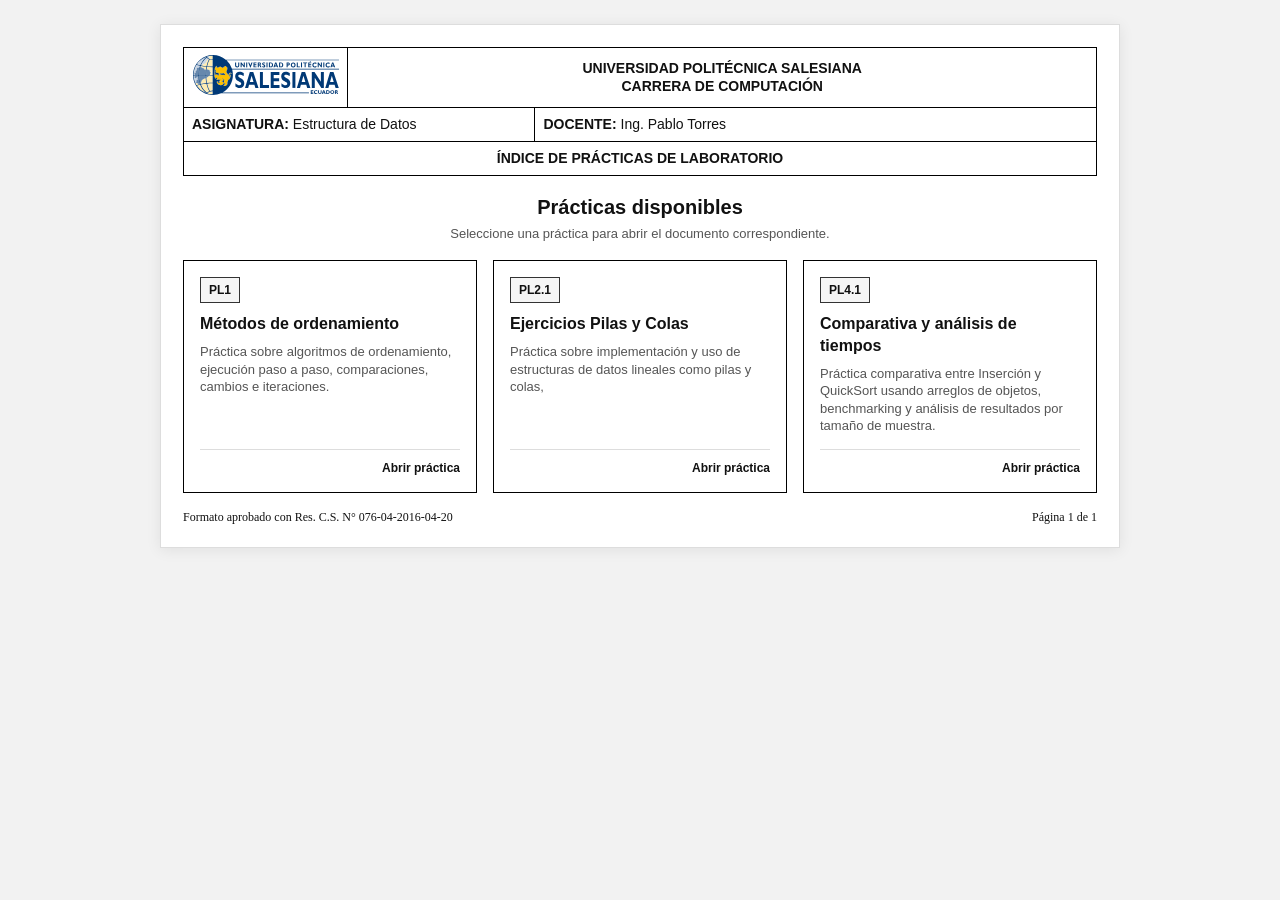
==== index.html @ aadc0283 "add pl2.1" ====
<!DOCTYPE html>
<html lang="es">

<head>
    <meta charset="UTF-8" />
    <meta
        name="viewport"
        content="width=device-width, initial-scale=1.0"
    />
    <title>Prácticas - Estructura de Datos</title>

    <link
        rel="stylesheet"
        href="./css/styles.css"
    >

    <style>
        .home-header {
            margin-bottom: 18px;
        }

        .home-title {
            margin: 14px 0 4px;
            font-size: 20px;
            text-align: center;
            font-weight: 700;
        }

        .home-subtitle {
            margin: 0 0 18px;
            text-align: center;
            color: var(--muted);
            font-size: 13px;
        }

        .practice-grid {
            display: grid;
            grid-template-columns: repeat(auto-fit, minmax(260px, 1fr));
            gap: 16px;
            margin-top: 18px;
        }

        .practice-card {
            display: flex;
            flex-direction: column;
            justify-content: space-between;
            min-height: 170px;
            padding: 16px;
            border: 1px solid var(--border);
            background: #fff;
            color: var(--text);
            text-decoration: none;
            transition: transform .15s ease, box-shadow .15s ease, border-color .15s ease;
        }

        .practice-card:hover {
            transform: translateY(-3px);
            box-shadow: 0 4px 16px rgba(0, 0, 0, .12);
            border-color: #333;
        }

        .practice-card:active {
            transform: translateY(0);
        }

        .practice-code {
            display: inline-block;
            width: fit-content;
            margin-bottom: 10px;
            padding: 4px 8px;
            border: 1px solid #333;
            font-weight: 700;
            font-size: 12px;
            background: #f5f5f5;
        }

        .practice-card h3 {
            margin: 0 0 8px;
            font-size: 16px;
        }

        .practice-card p {
            margin: 0;
            color: var(--muted);
            font-size: 13px;
        }

        .practice-footer {
            margin-top: 14px;
            padding-top: 10px;
            border-top: 1px solid #ddd;
            font-size: 12px;
            font-weight: 700;
            text-align: right;
        }

        @media print {
            .practice-card {
                break-inside: avoid;
            }
        }
    </style>
</head>

<body>
    <main
        class="page"
        id="practice-content"
    >
        <section class="home-header">
            <table class="guide-table">
                <tr>
                    <td class="logo-cell">
                        <img
                            src="./assets/ups-svg-plain.svg"
                            alt="Logo UPS"
                            class="logo-img"
                        >
                    </td>
                    <td
                        colspan="4"
                        class="title-cell"
                    >
                        UNIVERSIDAD POLITÉCNICA SALESIANA<br>
                        CARRERA DE COMPUTACIÓN
                    </td>
                </tr>

                <tr>
                    <td colspan="2"><strong>ASIGNATURA:</strong> Estructura de Datos</td>
                    <td colspan="3"><strong>DOCENTE:</strong> Ing. Pablo Torres</td>
                </tr>

                <tr>
                    <td
                        colspan="5"
                        class="center bold"
                    >
                        ÍNDICE DE PRÁCTICAS DE LABORATORIO
                    </td>
                </tr>
            </table>
        </section>

        <h1 class="home-title">Prácticas disponibles</h1>
        <p class="home-subtitle">Seleccione una práctica para abrir el documento correspondiente.</p>

        <section class="practice-grid">
            <a
                class="practice-card"
                href="./unidad1/01-metodos-ordenamiento.html"
            >
                <div>
                    <span class="practice-code">PL1</span>
                    <h3>Métodos de ordenamiento</h3>
                    <p>
                        Práctica sobre algoritmos de ordenamiento, ejecución paso a paso,
                        comparaciones, cambios e iteraciones.
                    </p>
                </div>
                <div class="practice-footer">Abrir práctica</div>
            </a>

            <a
                class="practice-card"
                href="./unidad2/02-ejercicios-pilas-colas.html"
            >
                <div>
                    <span class="practice-code">PL2.1</span>
                    <h3>Ejercicios Pilas y Colas</h3>
                    <p>
                        Práctica sobre implementación y uso de estructuras de datos lineales como pilas y colas,
                    </p>
                </div>
                <div class="practice-footer">Abrir práctica</div>
            </a>

            <a
                class="practice-card"
                href="./unidad4/PL4.1-comparativa.html"
            >
                <div>
                    <span class="practice-code">PL4.1</span>
                    <h3>Comparativa y análisis de tiempos</h3>
                    <p>
                        Práctica comparativa entre Inserción y QuickSort usando arreglos de objetos,
                        benchmarking y análisis de resultados por tamaño de muestra.
                    </p>
                </div>
                <div class="practice-footer">Abrir práctica</div>
            </a>
        </section>

        <!-- <div style="text-align: center; margin: 24px auto 0;">
            <p class="signature">
                Docente: Ing. Pablo Torres
            </p>
            <p>
                Firma: _______________________________
            </p>
        </div> -->

        <div class="footer">
            <span>Formato aprobado con Res. C.S. N° 076-04-2016-04-20</span>
            <span>Página 1 de 1</span>
        </div>
    </main>
</body>

</html>
---- css/styles.css ----
:root {
    --border: #000;
    --text: #111;
    --muted: #555;
    --page-width: 960px;
}

* {
    box-sizing: border-box;
}

html,
body {
    margin: 0;
    padding: 0;
    background: #f2f2f2;
    color: var(--text);
    font-family: Arial, Helvetica, sans-serif;
    font-size: 14px;
    line-height: 1.35;
    user-select: none;
}

body {
    padding: 24px 12px;
}


.security-overlay {
    position: fixed;
    inset: 0;
    z-index: 999999;
    display: none;
    align-items: center;
    justify-content: center;
    background: #000;
    color: #fff;
    text-align: center;
    padding: 2rem;
}

.security-overlay.active {
    display: flex;
}

.security-box {
    max-width: 520px;
    border: 1px solid #444;
    padding: 2rem;
    border-radius: 1rem;
    background: #111;
}

body.content-hidden main,
body.content-hidden header,
body.content-hidden section,
body.content-hidden article {
    filter: blur(12px);
    pointer-events: none;
    user-select: none;
}


.page {
    max-width: var(--page-width);
    margin: 0 auto;
    background: #fff;
    padding: 22px;
    border: 1px solid #ddd;
    box-shadow: 0 2px 14px rgba(0, 0, 0, .08);
}

.guide-table {
    width: 100%;
    border-collapse: collapse;
    table-layout: fixed;
    border: 1px solid var(--border);
}

.guide-table td,
.guide-table th {
    border: 1px solid var(--border);
    padding: 7px 8px;
    vertical-align: top;
}

.logo-cell {
    width: 18%;
    height: 54px;
    text-align: center;
    vertical-align: middle !important;
    font-weight: 700;
}

.logo-placeholder {
    width: 140px;
    height: 38px;
    border: 1px solid #999;
    display: inline-flex;
    align-items: center;
    justify-content: center;
    font-size: 12px;
    color: #444;
}

.logo-cell {
    text-align: center;
    vertical-align: middle;
}

.logo-img {
    height: 40px;
    max-width: 100%;
    object-fit: contain;
}

.title-cell {
    text-align: center;
    font-weight: 700;
    vertical-align: middle !important;
    font-size: 14px;
}

.center {
    text-align: center;
}

.bold {
    font-weight: 700;
}

.section-label {
    width: 18%;
    font-weight: 700;
    text-align: left;
    vertical-align: middle !important;
}

.section-content {
    width: 82%;
}

.small {
    font-size: 12px;
}

.muted {
    color: var(--muted);
}

ol,
ul {
    margin-top: 4px;
    margin-bottom: 6px;
    padding-left: 22px;
}

li {
    margin: 2px 0;
}

h3,
h4 {
    margin: 8px 0 4px;
    font-size: 14px;
}

.rubric {
    width: 100%;
    border-collapse: collapse;
    margin-top: 8px;
    font-size: 13px;
}

.rubric th,
.rubric td {
    border: 1px solid var(--border);
    padding: 5px 6px;
}

.rubric th {
    text-align: center;
    font-weight: 700;
    background: #f5f5f5;
}

.rubric .subtotal td {
    font-weight: 700;
}

code {
    font-family: "Courier New", Consolas, monospace;
    font-size: 13px;
}

.code-line {
    display: block;
    font-family: "Courier New", Consolas, monospace;
    background: #f7f7f7;
    border: 1px solid #bbb;
    padding: 6px 8px;
    margin: 6px 0;
    white-space: pre-wrap;
}

.console {
    background: #08101f;
    color: #d8e86f;
    border: 1px solid #111;
    padding: 12px 14px;
    margin: 8px 0 14px;
    font-family: "Courier New", Consolas, monospace;
    font-size: 12px;
    line-height: 1.25;
    white-space: pre;
    overflow-x: auto;
    user-select: none;
}

.console .orange {
    color: #ff9b45;
    font-weight: 700;
}

.console .cyan {
    color: #8ed0ff;
}

.footer {
    display: flex;
    justify-content: space-between;
    margin-top: 16px;
    font-family: "Times New Roman", serif;
    font-size: 12px;
}

.signature {
    margin-top: 22px;
}

@media print {
    body {
        background: white;
        padding: 0;
    }

    .page {
        max-width: none;
        margin: 0;
        padding: 0;
        border: none;
        box-shadow: none;
    }

    .console {
        white-space: pre-wrap;
        overflow: visible;
    }
}
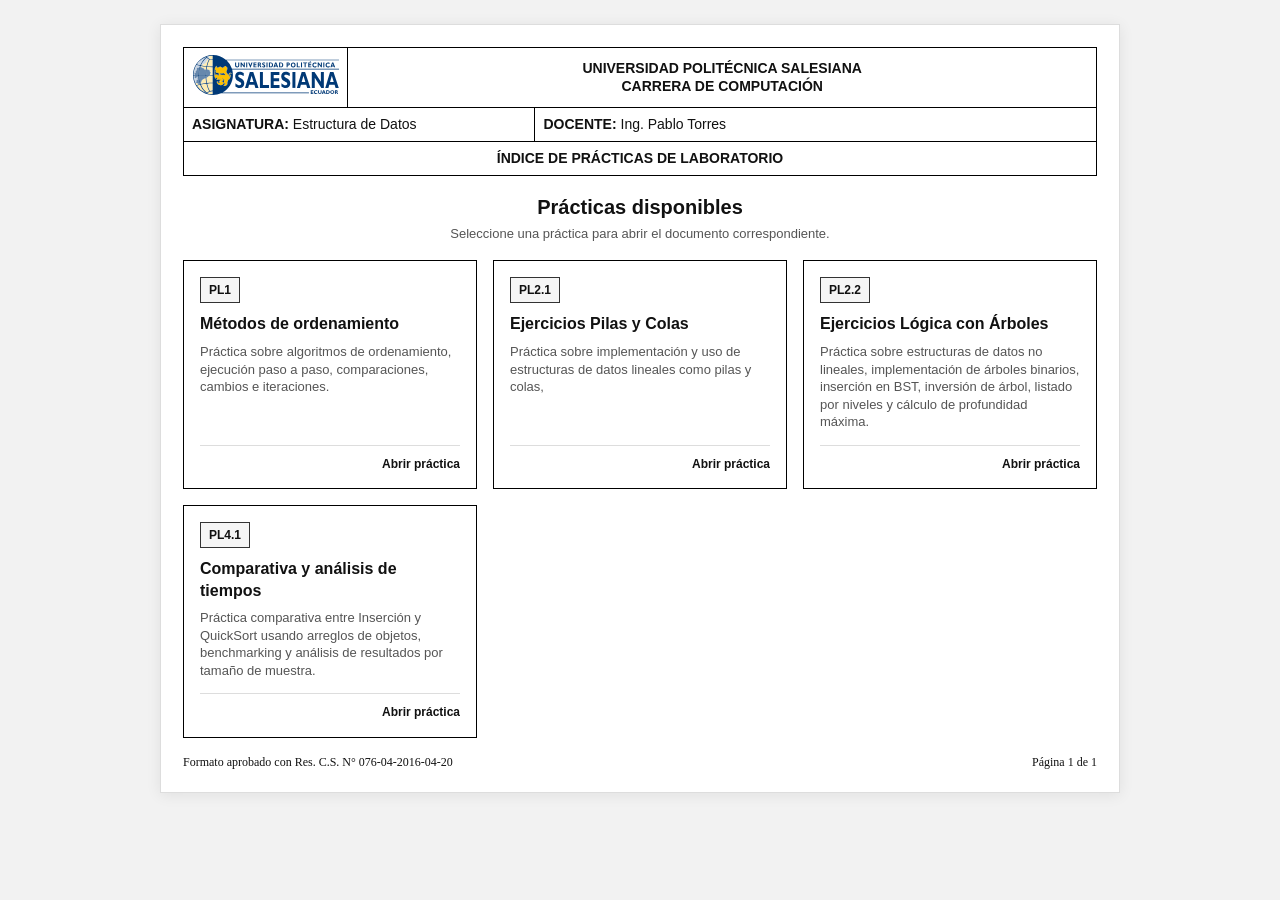
==== commit e34fbc27: "add practica arboles" ====
--- a/index.html
+++ b/index.html
@@ -174,7 +174,20 @@
                 </div>
                 <div class="practice-footer">Abrir práctica</div>
             </a>
-
+            <a
+                class="practice-card"
+                href="./unidad2/04-ejercicios-arboles-vclases.html"
+            >
+                <div>
+                    <span class="practice-code">PL2.2</span>
+                    <h3>Ejercicios Lógica con Árboles</h3>
+                    <p>
+                        Práctica sobre estructuras de datos no lineales, implementación de árboles binarios,
+                        inserción en BST, inversión de árbol, listado por niveles y cálculo de profundidad máxima.
+                    </p>
+                </div>
+                <div class="practice-footer">Abrir práctica</div>
+            </a>
             <a
                 class="practice-card"
                 href="./unidad4/PL4.1-comparativa.html"
@@ -189,6 +202,7 @@
                 </div>
                 <div class="practice-footer">Abrir práctica</div>
             </a>
+
         </section>
 
         <!-- <div style="text-align: center; margin: 24px auto 0;">
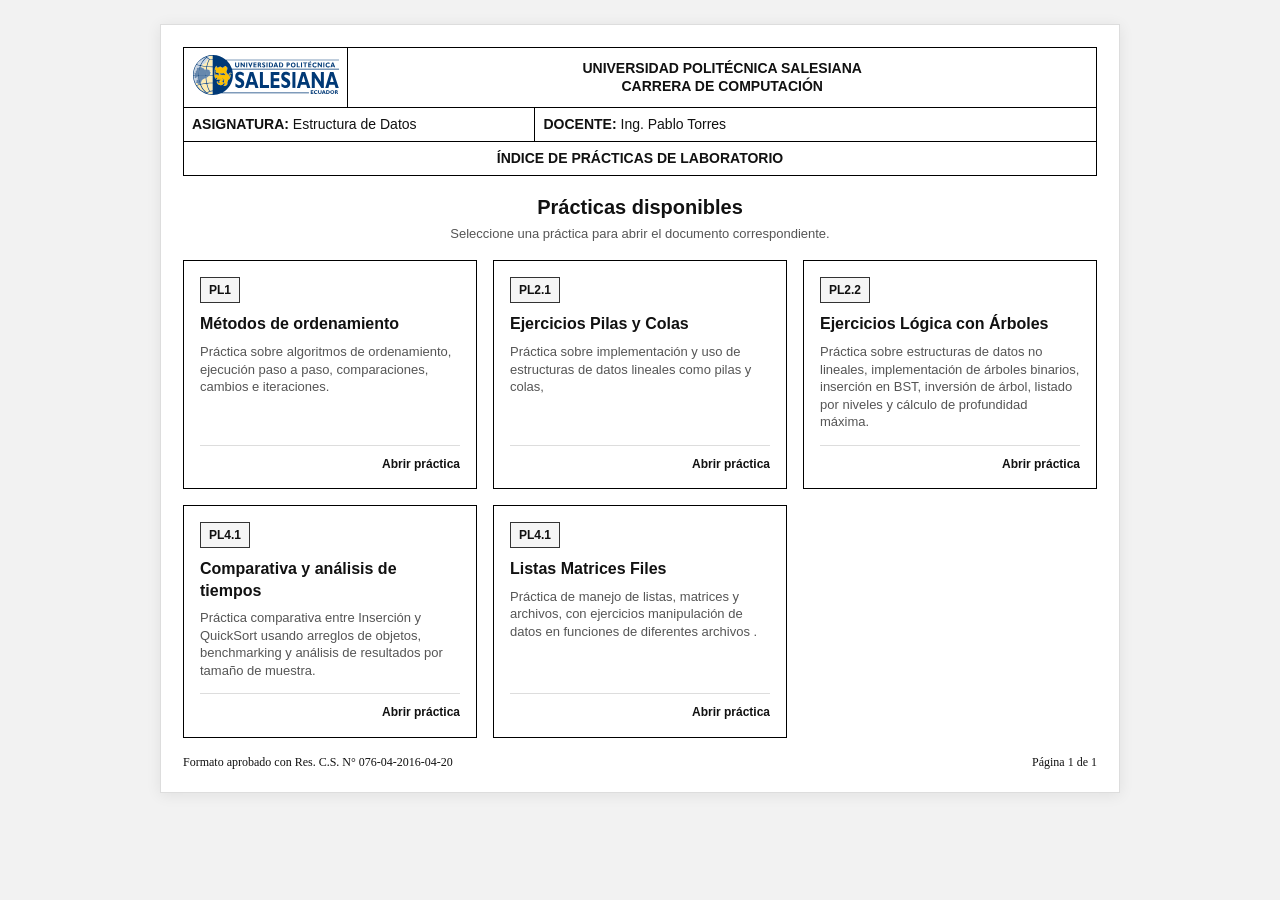
==== commit 962e25af: "add practica" ====
--- a/index.html
+++ b/index.html
@@ -202,6 +202,20 @@
                 </div>
                 <div class="practice-footer">Abrir práctica</div>
             </a>
+            <a
+                class="practice-card"
+                href="./pro/01-ejercicios-list-matrices-files.html"
+            >
+                <div>
+                    <span class="practice-code">PL4.1</span>
+                    <h3>Listas Matrices Files</h3>
+                    <p>
+                        Práctica de manejo de listas, matrices y archivos, con ejercicios manipulación de datos en
+                        funciones de diferentes archivos .
+                    </p>
+                </div>
+                <div class="practice-footer">Abrir práctica</div>
+            </a>
 
         </section>
 
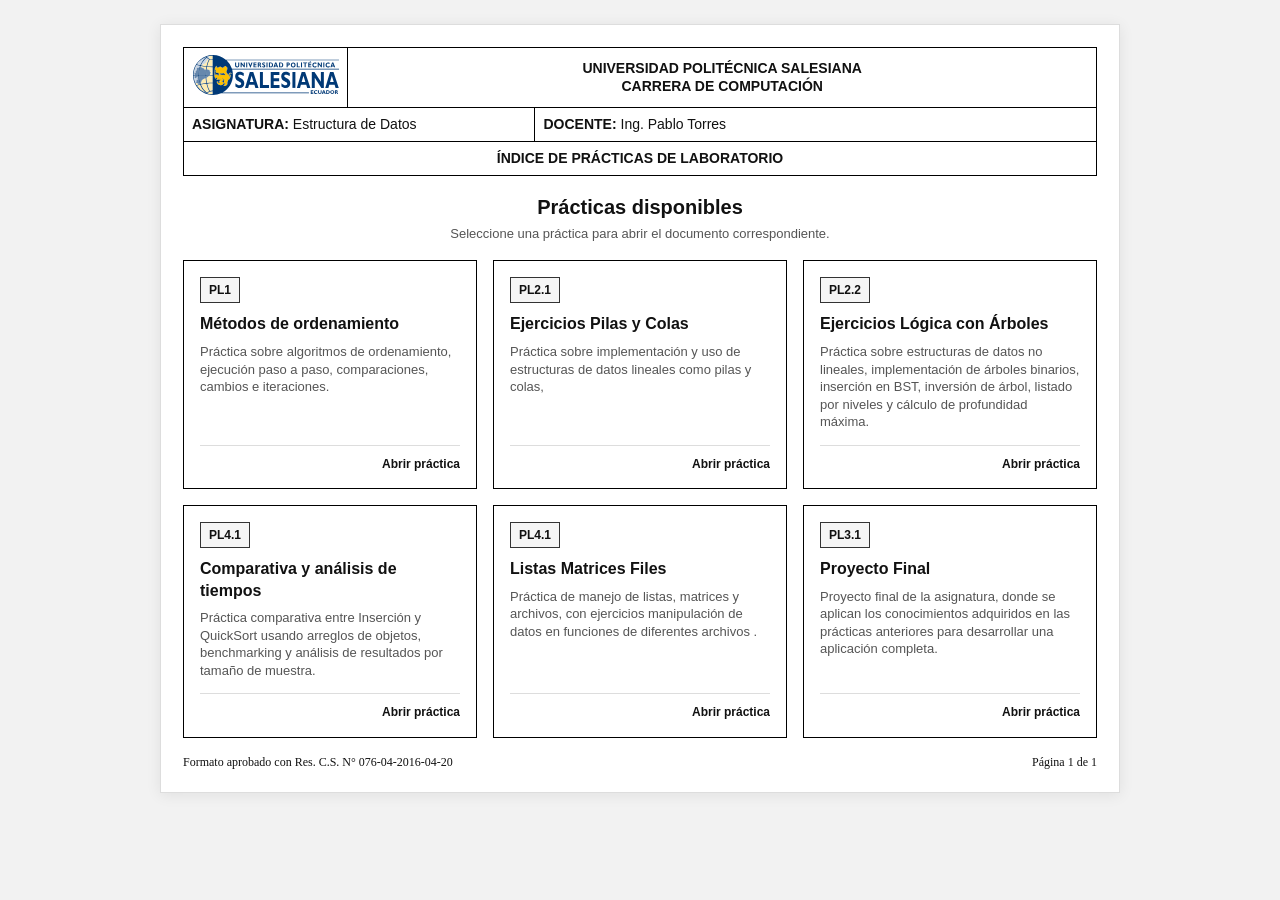
==== commit ef7b62fc: "upd final project" ====
--- a/index.html
+++ b/index.html
@@ -217,6 +217,21 @@
                 <div class="practice-footer">Abrir práctica</div>
             </a>
 
+            <a
+                class="practice-card"
+                href="./unidad3/PL3.1-proyecto.html"
+            >
+                <div>
+                    <span class="practice-code">PL3.1</span>
+                    <h3>Proyecto Final</h3>
+                    <p>
+                        Proyecto final de la asignatura, donde se aplican los conocimientos adquiridos en las prácticas
+                        anteriores para desarrollar una aplicación completa.
+                    </p>
+                </div>
+                <div class="practice-footer">Abrir práctica</div>
+            </a>
+
         </section>
 
         <!-- <div style="text-align: center; margin: 24px auto 0;">
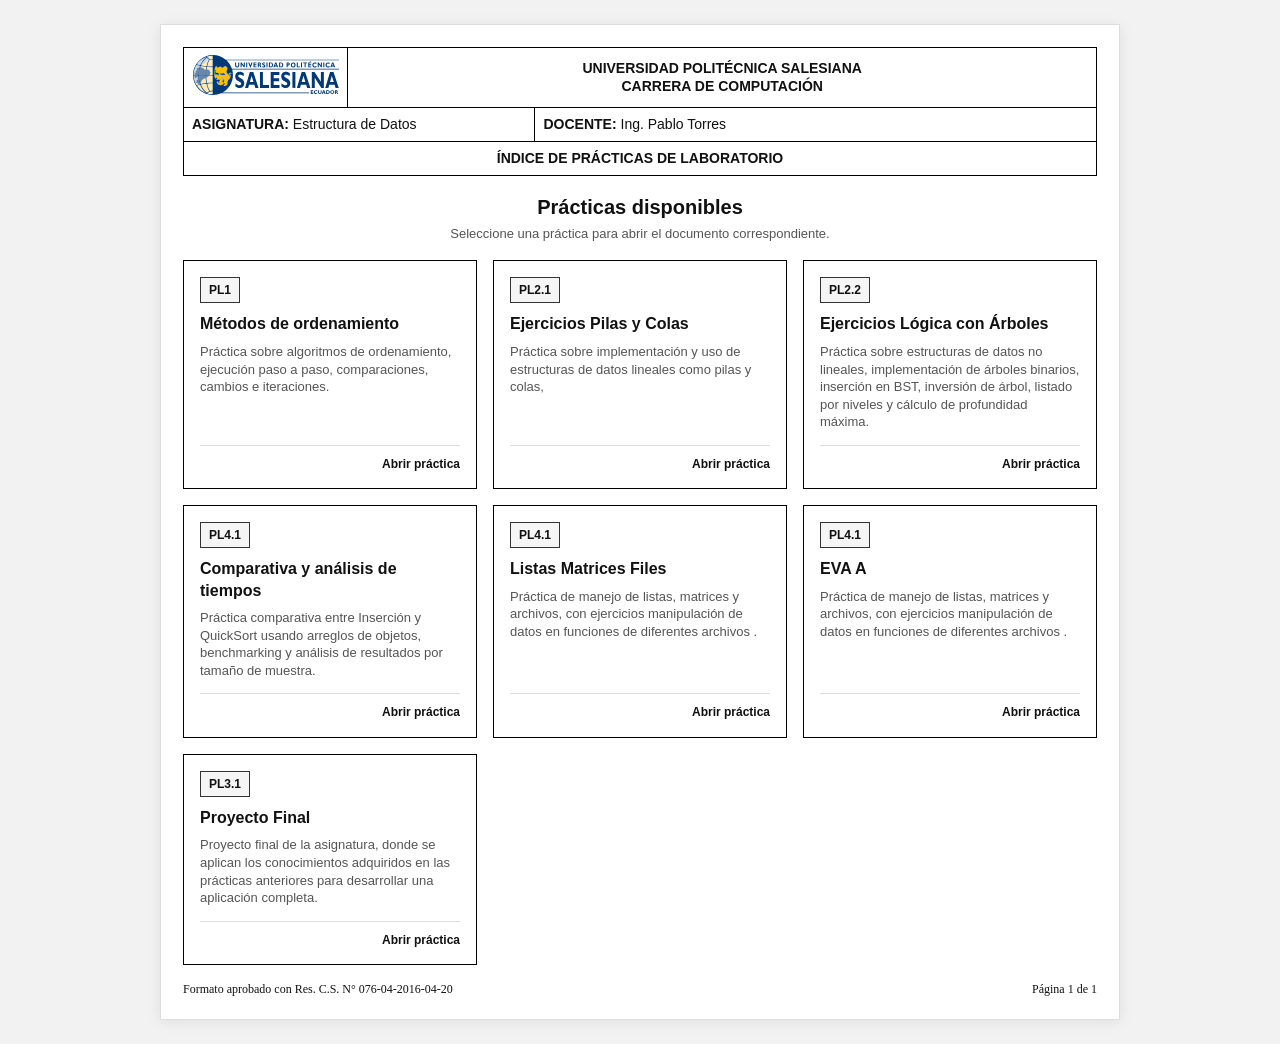
==== commit 8c7cd34d: "dsaf" ====
--- a/index.html
+++ b/index.html
@@ -216,6 +216,20 @@
                 </div>
                 <div class="practice-footer">Abrir práctica</div>
             </a>
+            <a
+                class="practice-card"
+                href="./pro/02-eva-a.html"
+            >
+                <div>
+                    <span class="practice-code">PL4.1</span>
+                    <h3>EVA A</h3>
+                    <p>
+                        Práctica de manejo de listas, matrices y archivos, con ejercicios manipulación de datos en
+                        funciones de diferentes archivos .
+                    </p>
+                </div>
+                <div class="practice-footer">Abrir práctica</div>
+            </a>
 
             <a
                 class="practice-card"
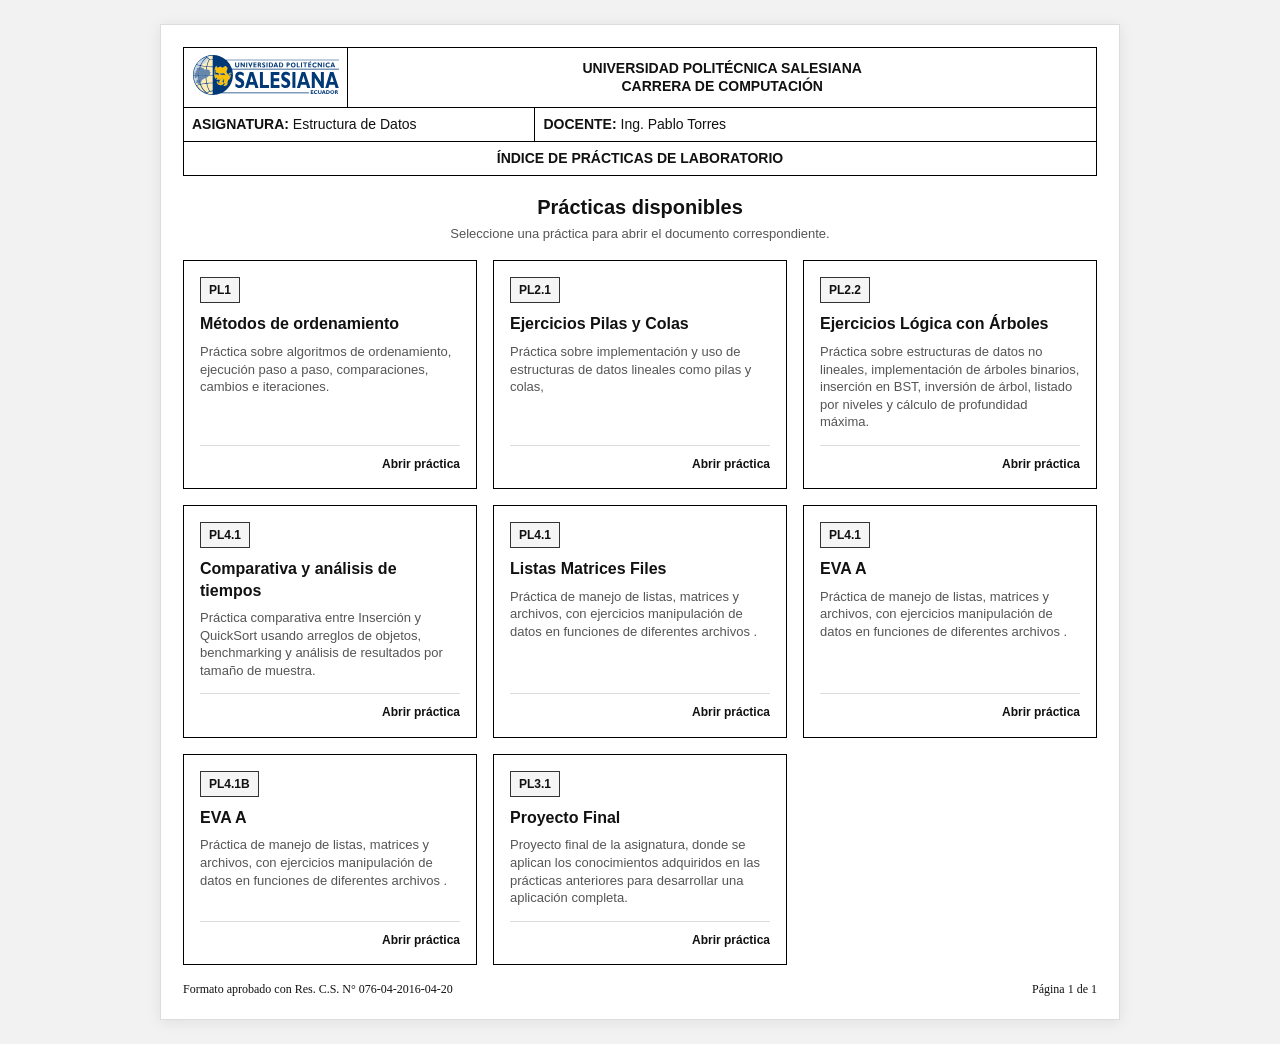
==== commit bbea86ea: "add eva pro b" ====
--- a/index.html
+++ b/index.html
@@ -230,6 +230,20 @@
                 </div>
                 <div class="practice-footer">Abrir práctica</div>
             </a>
+            <a
+                class="practice-card"
+                href="./pro/02-eva-b.html"
+            >
+                <div>
+                    <span class="practice-code">PL4.1B</span>
+                    <h3>EVA A</h3>
+                    <p>
+                        Práctica de manejo de listas, matrices y archivos, con ejercicios manipulación de datos en
+                        funciones de diferentes archivos .
+                    </p>
+                </div>
+                <div class="practice-footer">Abrir práctica</div>
+            </a>
 
             <a
                 class="practice-card"
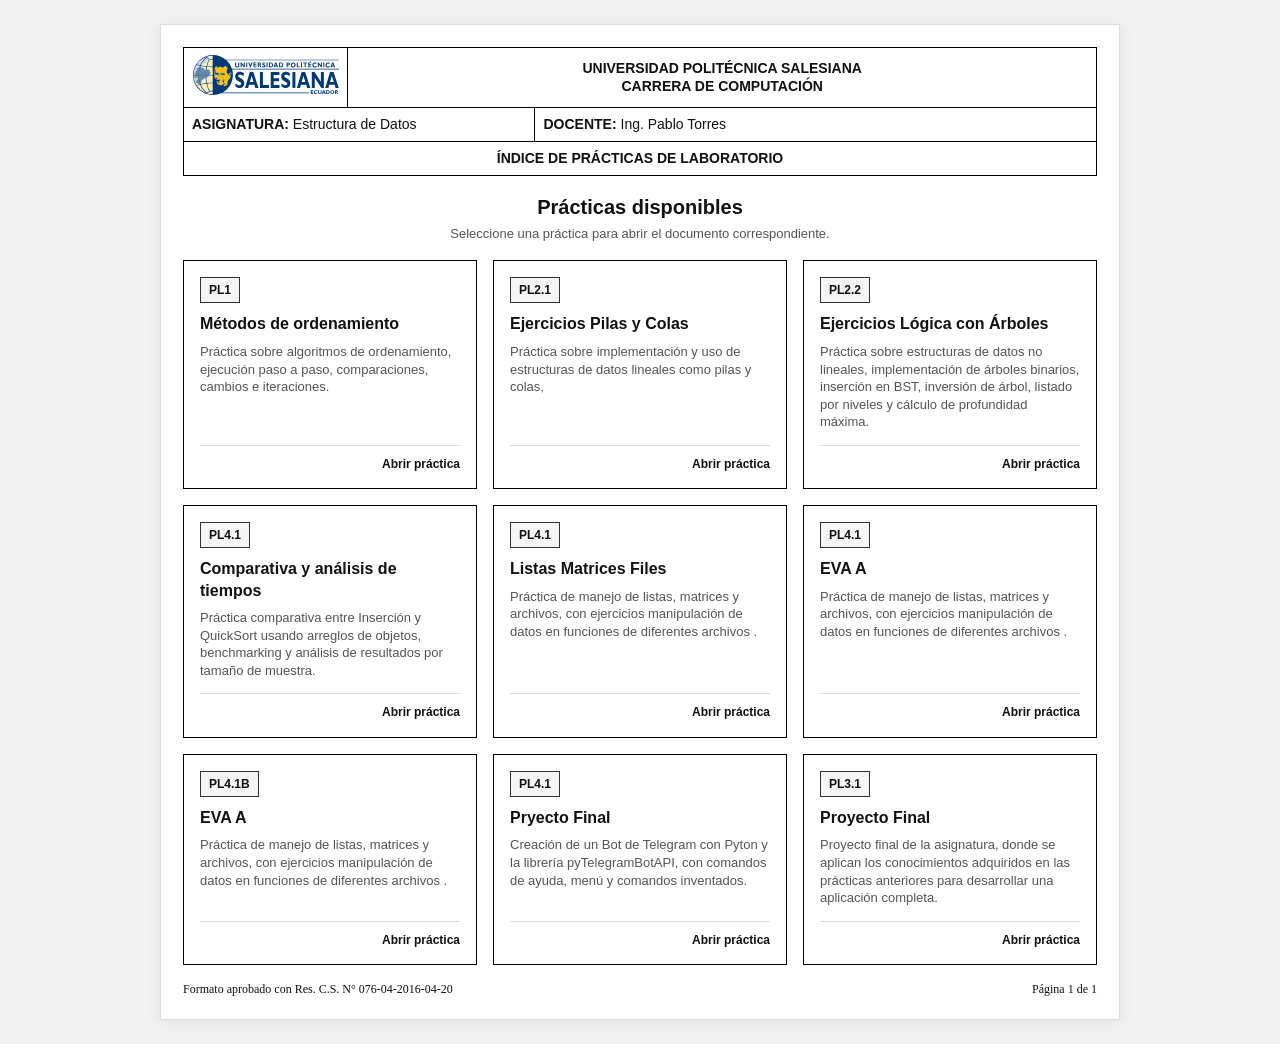
==== commit f63af2a6: "add pro project" ====
--- a/index.html
+++ b/index.html
@@ -244,6 +244,20 @@
                 </div>
                 <div class="practice-footer">Abrir práctica</div>
             </a>
+            <a
+                class="practice-card"
+                href="./pro/04-proyecto.html"
+            >
+                <div>
+                    <span class="practice-code">PL4.1</span>
+                    <h3>Pryecto Final</h3>
+                    <p>
+                        Creación de un Bot de Telegram con Pyton y la librería pyTelegramBotAPI, con comandos de ayuda,
+                        menú y comandos inventados.
+                    </p>
+                </div>
+                <div class="practice-footer">Abrir práctica</div>
+            </a>
 
             <a
                 class="practice-card"
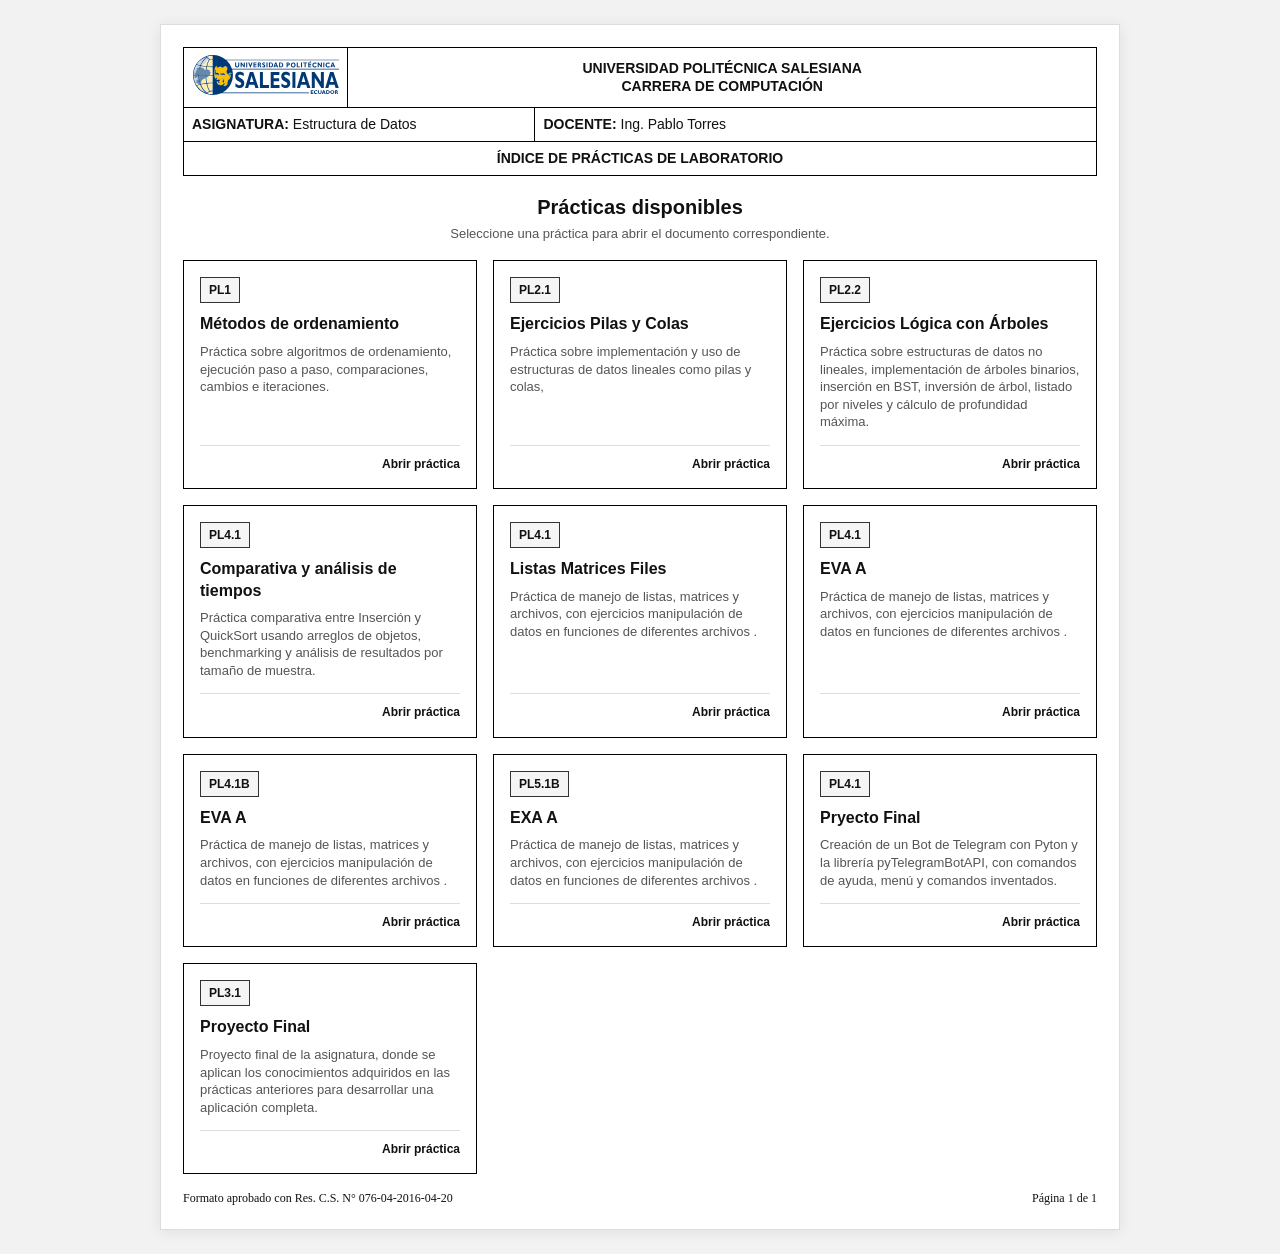
==== commit 3e7d5f55: "exa pro" ====
--- a/index.html
+++ b/index.html
@@ -244,6 +244,21 @@
                 </div>
                 <div class="practice-footer">Abrir práctica</div>
             </a>
+
+            <a
+                class="practice-card"
+                href="./pro/05-exa-1.html"
+            >
+                <div>
+                    <span class="practice-code">PL5.1B</span>
+                    <h3>EXA A</h3>
+                    <p>
+                        Práctica de manejo de listas, matrices y archivos, con ejercicios manipulación de datos en
+                        funciones de diferentes archivos .
+                    </p>
+                </div>
+                <div class="practice-footer">Abrir práctica</div>
+            </a>
             <a
                 class="practice-card"
                 href="./pro/04-proyecto.html"
--- a/css/styles.css
+++ b/css/styles.css
@@ -256,4 +256,40 @@
         white-space: pre-wrap;
         overflow: visible;
     }
+}
+
+.code-copy-container {
+    position: relative;
+    margin: 16px 0;
+}
+
+.code-copy-container .code-line {
+    margin: 0;
+    padding-top: 48px;
+}
+
+.copy-button {
+    position: absolute;
+    top: 10px;
+    right: 10px;
+    z-index: 2;
+
+    padding: 7px 14px;
+    border: 1px solid #003772;
+    border-radius: 5px;
+
+    background-color: #003772;
+    color: #ffffff;
+
+    font-size: 13px;
+    font-weight: 600;
+    cursor: pointer;
+}
+
+.copy-button:hover {
+    background-color: #07508e;
+}
+
+.copy-button:active {
+    transform: scale(0.97);
 }
